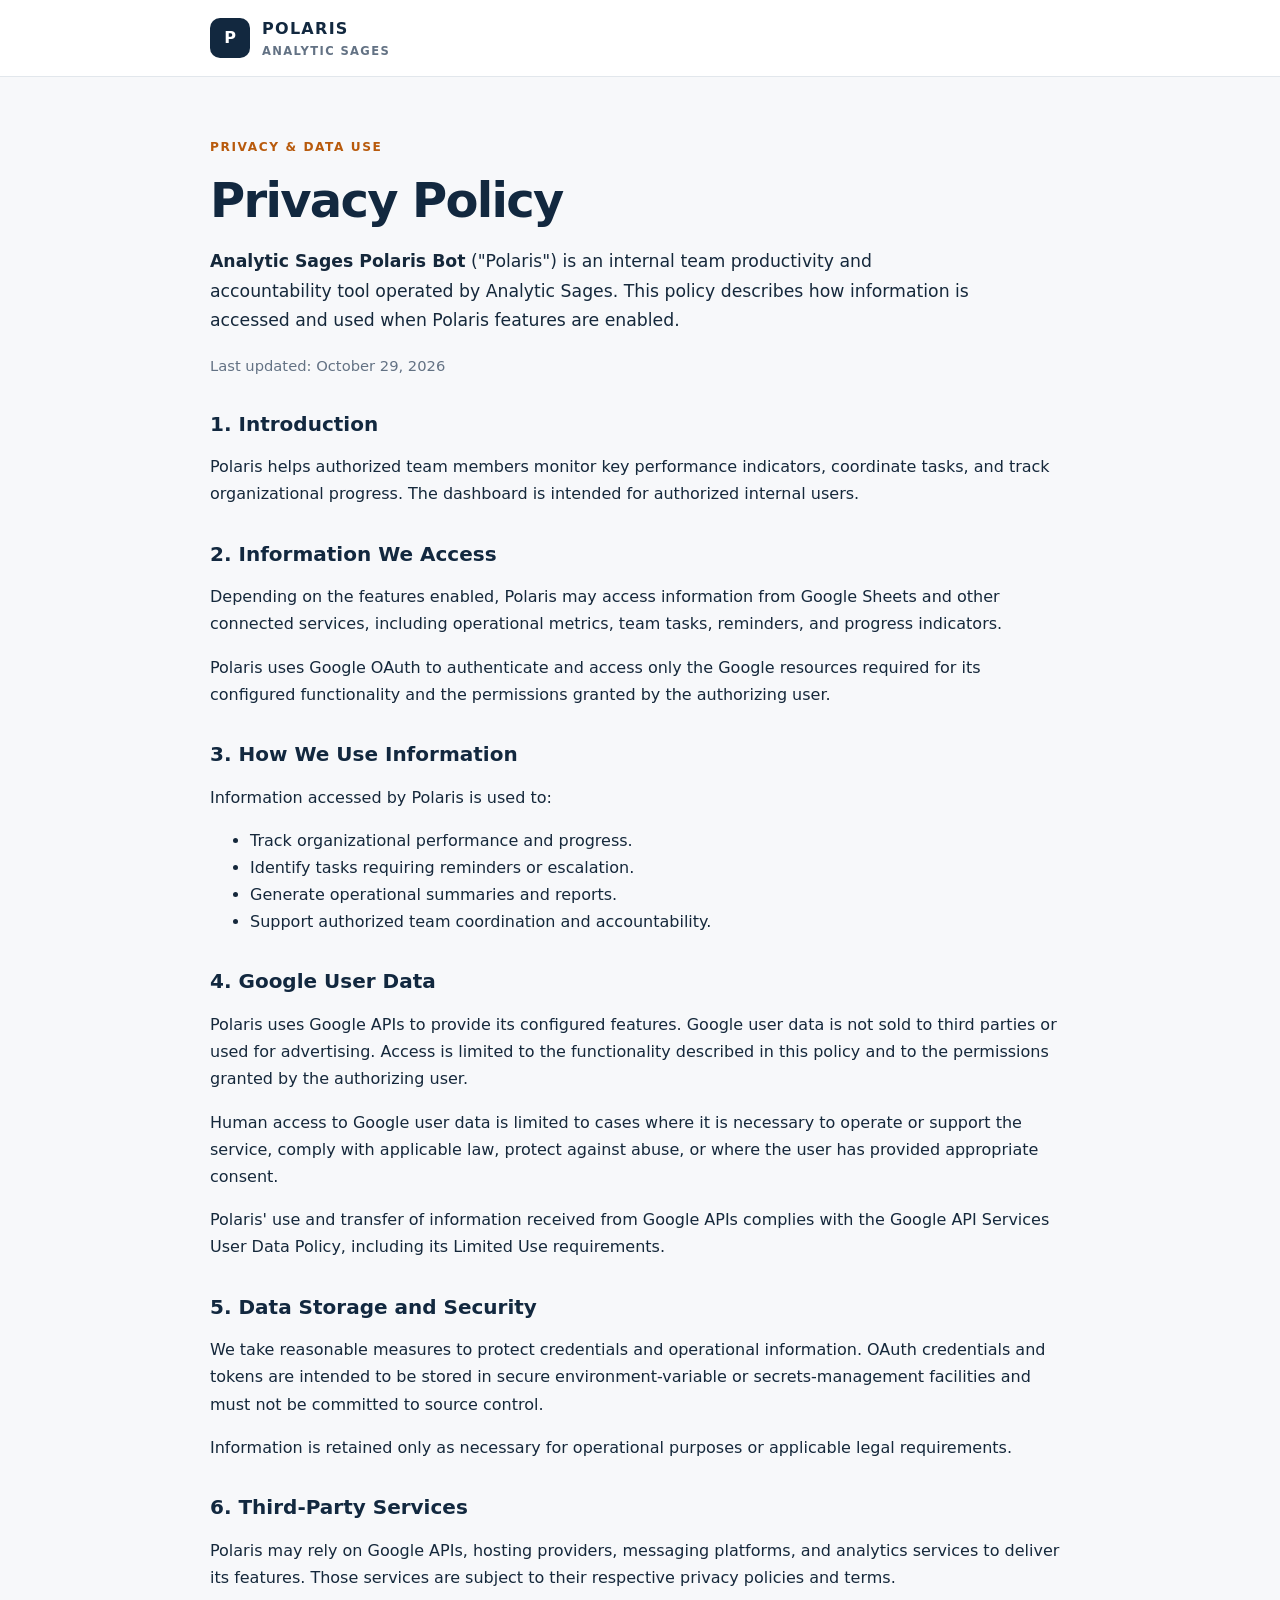
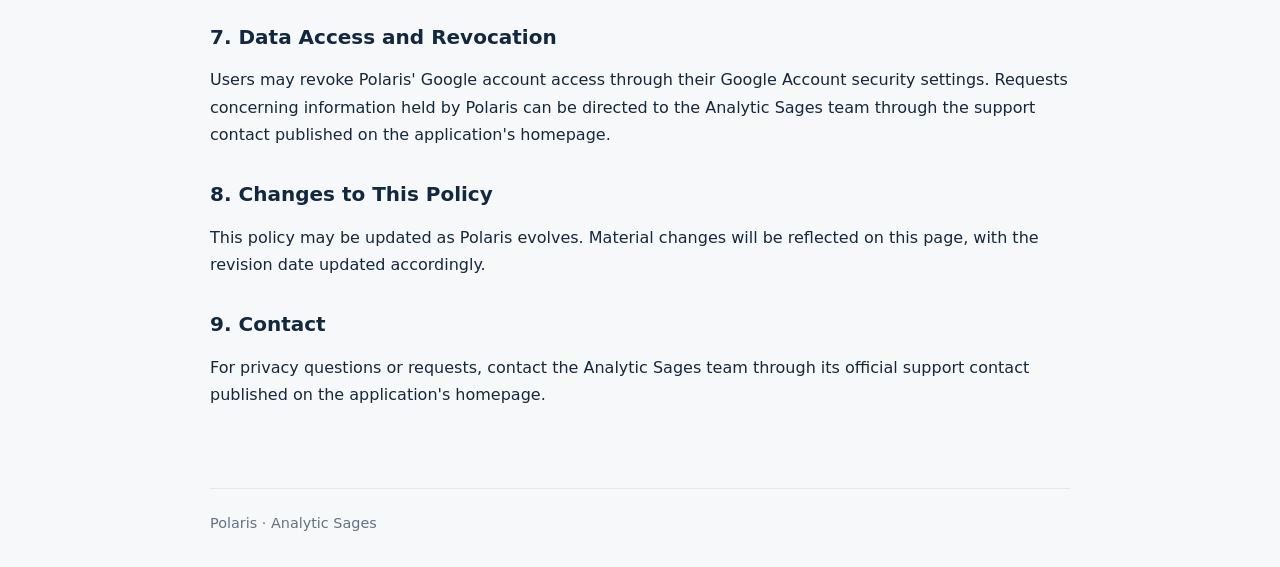
==== app/static/privacy.html @ 4ad97572 "feat: add public Polaris privacy policy page" ====
<!doctype html>
<html lang="en">
  <head>
    <meta charset="utf-8" />
    <meta name="viewport" content="width=device-width, initial-scale=1" />
    <meta name="color-scheme" content="light" />
    <meta name="description" content="Privacy policy for Analytic Sages Polaris Bot." />
    <title>Privacy Policy · Analytic Sages Polaris Bot</title>
    <style>
      :root { color-scheme: light; font-family: Inter, ui-sans-serif, system-ui, -apple-system, BlinkMacSystemFont, "Segoe UI", sans-serif; color: #15283b; background: #f7f8fa; font-synthesis: none; text-rendering: optimizeLegibility; -webkit-font-smoothing: antialiased; }
      * { box-sizing: border-box; }
      body { margin: 0; line-height: 1.7; }
      header { background: #fff; border-bottom: 1px solid #e2e7ec; }
      .header-inner, main, footer { width: min(100% - 32px, 860px); margin-inline: auto; }
      .header-inner { min-height: 76px; display: flex; align-items: center; gap: 12px; }
      .mark { display: grid; place-items: center; width: 40px; height: 40px; border-radius: 10px; background: #12283f; color: #fff; font-weight: 800; }
      .brand { font-weight: 800; letter-spacing: .08em; color: #12283f; }
      .brand small { display: block; color: #637284; font-size: .72rem; font-weight: 600; letter-spacing: .12em; }
      main { padding-block: 48px 64px; }
      .eyebrow { color: #b85a0c; font-size: .76rem; font-weight: 800; letter-spacing: .13em; text-transform: uppercase; }
      h1, h2 { color: #12283f; line-height: 1.25; }
      h1 { margin: 8px 0 10px; font-size: clamp(2rem, 5vw, 3rem); letter-spacing: -.035em; }
      h2 { margin-top: 34px; font-size: 1.25rem; }
      .updated { color: #637284; font-size: .92rem; }
      .intro { max-width: 70ch; font-size: 1.08rem; }
      a { color: #a84c08; }
      footer { border-top: 1px solid #e2e7ec; padding-block: 22px 32px; color: #637284; font-size: .9rem; }
      @media (max-width: 520px) { main { padding-top: 32px; } h2 { margin-top: 28px; } }
    </style>
  </head>
  <body>
    <header>
      <div class="header-inner">
        <span class="mark" aria-hidden="true">P</span>
        <div class="brand">POLARIS<small>ANALYTIC SAGES</small></div>
      </div>
    </header>
    <main>
      <p class="eyebrow">Privacy &amp; data use</p>
      <h1>Privacy Policy</h1>
      <p class="intro"><strong>Analytic Sages Polaris Bot</strong> ("Polaris") is an internal team productivity and accountability tool operated by Analytic Sages. This policy describes how information is accessed and used when Polaris features are enabled.</p>
      <p class="updated">Last updated: October 29, 2026</p>

      <h2>1. Introduction</h2>
      <p>Polaris helps authorized team members monitor key performance indicators, coordinate tasks, and track organizational progress. The dashboard is intended for authorized internal users.</p>

      <h2>2. Information We Access</h2>
      <p>Depending on the features enabled, Polaris may access information from Google Sheets and other connected services, including operational metrics, team tasks, reminders, and progress indicators.</p>
      <p>Polaris uses Google OAuth to authenticate and access only the Google resources required for its configured functionality and the permissions granted by the authorizing user.</p>

      <h2>3. How We Use Information</h2>
      <p>Information accessed by Polaris is used to:</p>
      <ul>
        <li>Track organizational performance and progress.</li>
        <li>Identify tasks requiring reminders or escalation.</li>
        <li>Generate operational summaries and reports.</li>
        <li>Support authorized team coordination and accountability.</li>
      </ul>

      <h2>4. Google User Data</h2>
      <p>Polaris uses Google APIs to provide its configured features. Google user data is not sold to third parties or used for advertising. Access is limited to the functionality described in this policy and to the permissions granted by the authorizing user.</p>
      <p>Human access to Google user data is limited to cases where it is necessary to operate or support the service, comply with applicable law, protect against abuse, or where the user has provided appropriate consent.</p>
      <p>Polaris' use and transfer of information received from Google APIs complies with the Google API Services User Data Policy, including its Limited Use requirements.</p>

      <h2>5. Data Storage and Security</h2>
      <p>We take reasonable measures to protect credentials and operational information. OAuth credentials and tokens are intended to be stored in secure environment-variable or secrets-management facilities and must not be committed to source control.</p>
      <p>Information is retained only as necessary for operational purposes or applicable legal requirements.</p>

      <h2>6. Third-Party Services</h2>
      <p>Polaris may rely on Google APIs, hosting providers, messaging platforms, and analytics services to deliver its features. Those services are subject to their respective privacy policies and terms.</p>

      <h2>7. Data Access and Revocation</h2>
      <p>Users may revoke Polaris' Google account access through their Google Account security settings. Requests concerning information held by Polaris can be directed to the Analytic Sages team through the support contact published on the application's homepage.</p>

      <h2>8. Changes to This Policy</h2>
      <p>This policy may be updated as Polaris evolves. Material changes will be reflected on this page, with the revision date updated accordingly.</p>

      <h2>9. Contact</h2>
      <p>For privacy questions or requests, contact the Analytic Sages team through its official support contact published on the application's homepage.</p>
    </main>
    <footer>Polaris · Analytic Sages</footer>
  </body>
</html>
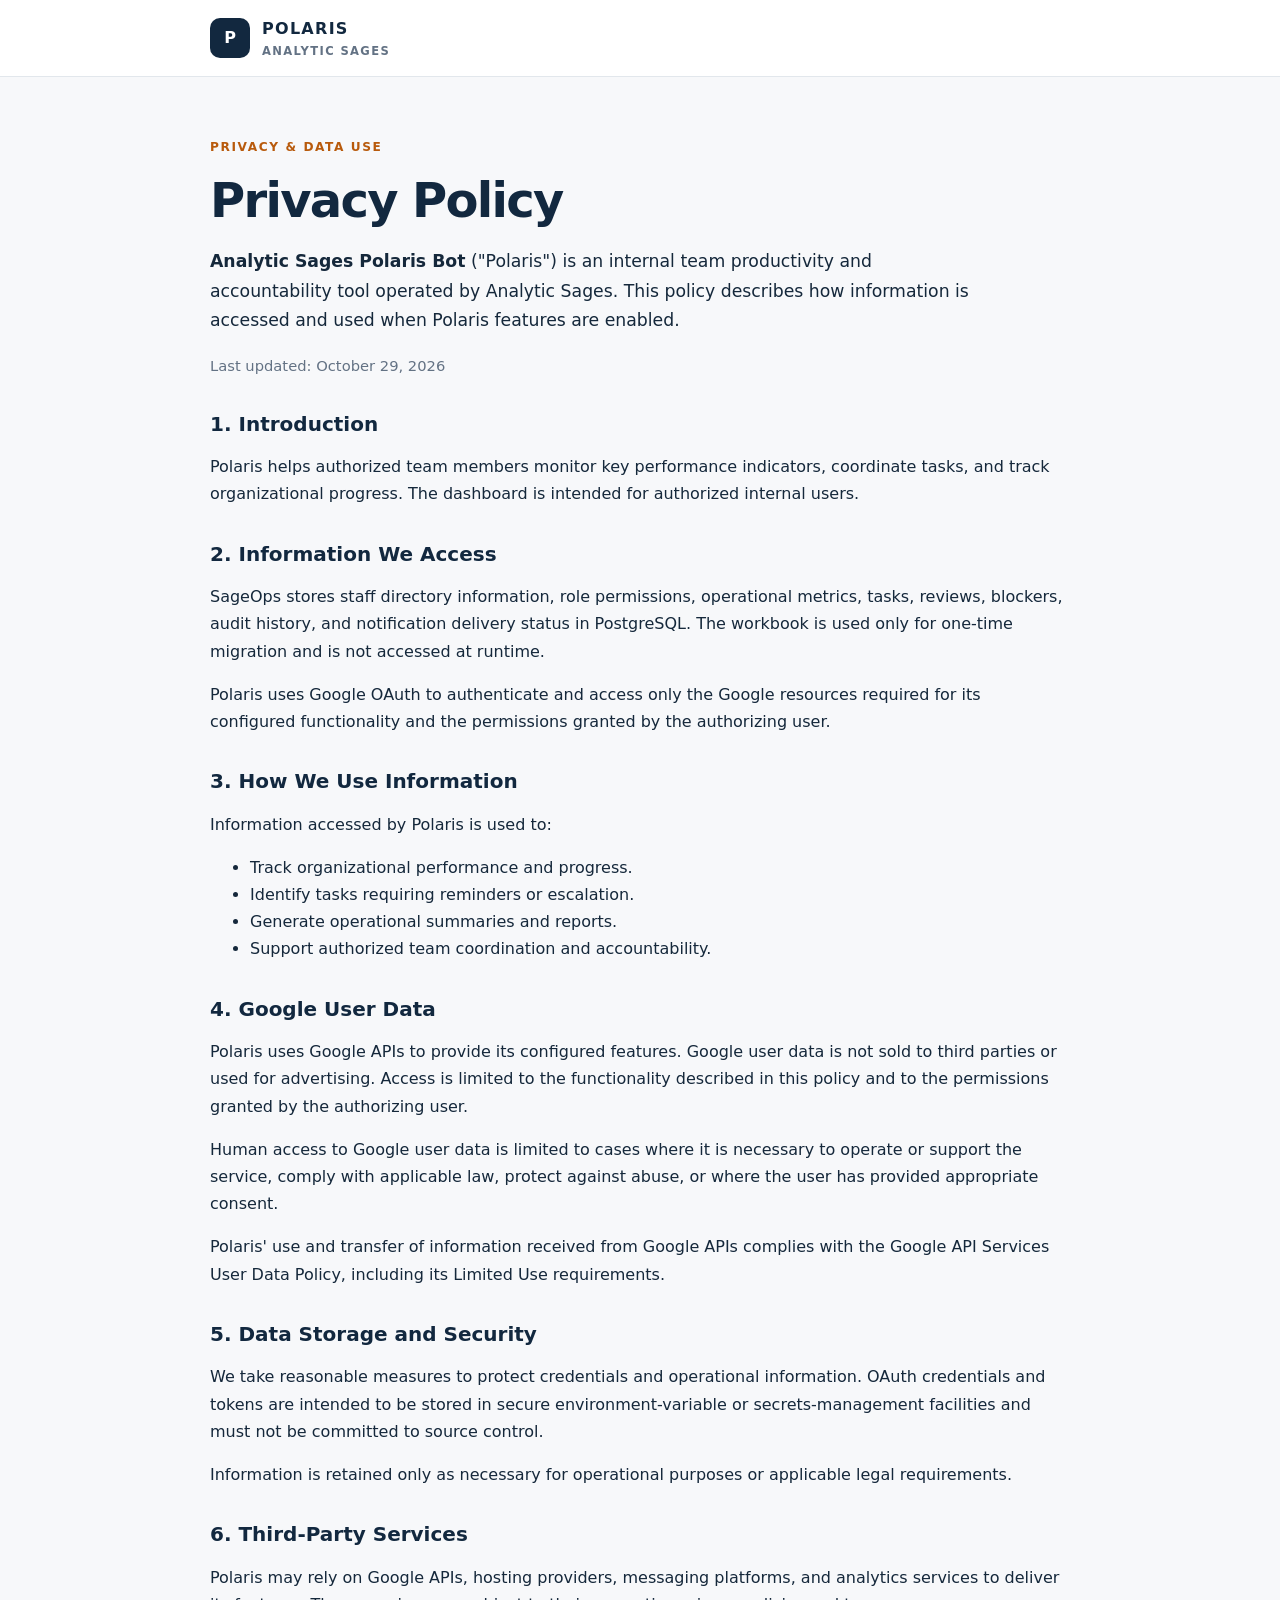
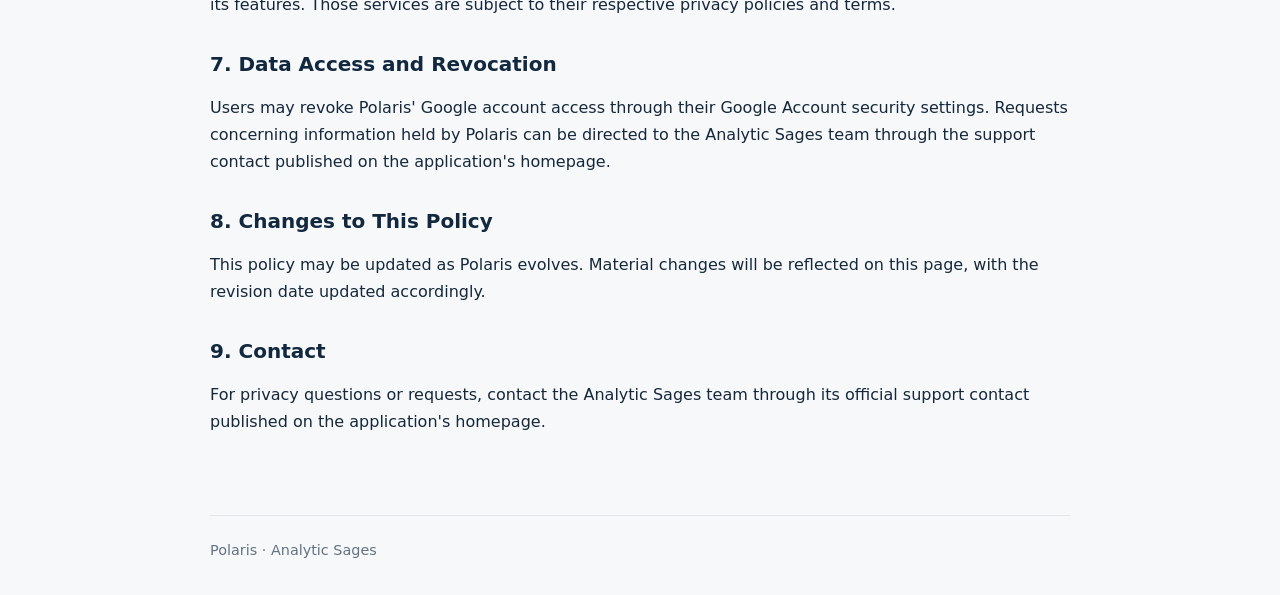
==== commit aad41ea0: "feat: move SageOps operations to PostgreSQL" ====
--- a/app/static/privacy.html
+++ b/app/static/privacy.html
@@ -45,7 +45,7 @@
       <p>Polaris helps authorized team members monitor key performance indicators, coordinate tasks, and track organizational progress. The dashboard is intended for authorized internal users.</p>
 
       <h2>2. Information We Access</h2>
-      <p>Depending on the features enabled, Polaris may access information from Google Sheets and other connected services, including operational metrics, team tasks, reminders, and progress indicators.</p>
+      <p>SageOps stores staff directory information, role permissions, operational metrics, tasks, reviews, blockers, audit history, and notification delivery status in PostgreSQL. The workbook is used only for one-time migration and is not accessed at runtime.</p>
       <p>Polaris uses Google OAuth to authenticate and access only the Google resources required for its configured functionality and the permissions granted by the authorizing user.</p>
 
       <h2>3. How We Use Information</h2>
